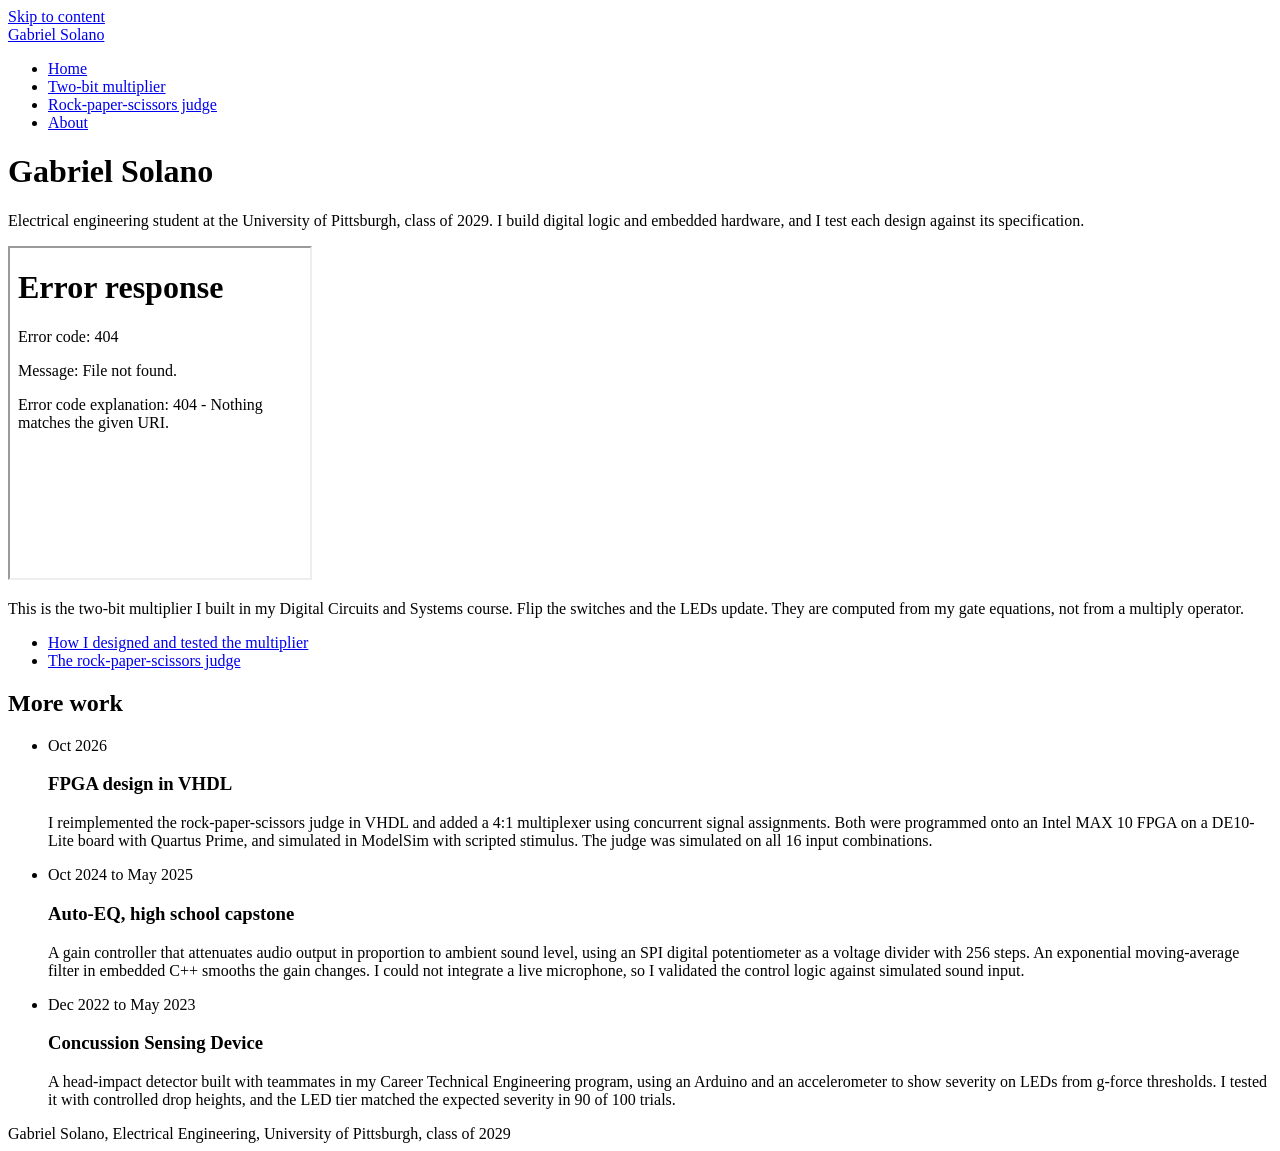
==== index.html @ a1b80782 "Add files via upload" ====
<!DOCTYPE html>
<html lang="en">
<head>
<meta charset="utf-8">
<meta name="viewport" content="width=device-width, initial-scale=1">
<title>Gabriel Solano | Electrical engineering portfolio</title>
<meta name="description" content="Digital logic and embedded hardware projects by Gabriel Solano, electrical engineering student at the University of Pittsburgh.">
<link rel="stylesheet" href="css/style.css">
</head>
<body>
<a class="skip" href="#main">Skip to content</a>
<header class="site"><div class="wrap">
<a class="brand" href="index.html">Gabriel Solano</a>
<nav aria-label="Main"><ul><li><a href="index.html" aria-current="page">Home</a></li><li><a href="multiplier.html">Two-bit multiplier</a></li><li><a href="rps-judge.html">Rock-paper-scissors judge</a></li><li><a href="about.html">About</a></li></ul></nav>
</div></header>
<main id="main"><div class="wrap">
<h1>Gabriel Solano</h1>
<p class="lede">Electrical engineering student at the University of Pittsburgh, class of 2029. I build digital logic and embedded hardware, and I test each design against its specification.</p>
<div class="demo"><iframe src="embeds/multiplier-demo.html" title="Interactive two-bit multiplier" style="height:330px" scrolling="no" loading="lazy"></iframe></div>
<p class="demo-note">This is the two-bit multiplier I built in my Digital Circuits and Systems course. Flip the switches and the LEDs update. They are computed from my gate equations, not from a multiply operator.</p>
<ul class="links">
<li><a href="multiplier.html">How I designed and tested the multiplier</a></li>
<li><a href="rps-judge.html">The rock-paper-scissors judge</a></li>
</ul>
<h2>More work</h2>
<ul class="work">
<li><div class="when">Oct 2026</div><div><h3>FPGA design in VHDL</h3><p>I reimplemented the rock-paper-scissors judge in VHDL and added a 4:1 multiplexer using concurrent signal assignments. Both were programmed onto an Intel MAX 10 FPGA on a DE10-Lite board with Quartus Prime, and simulated in ModelSim with scripted stimulus. The judge was simulated on all 16 input combinations.</p></div></li>
<li><div class="when">Oct 2024 to May 2025</div><div><h3>Auto-EQ, high school capstone</h3><p>A gain controller that attenuates audio output in proportion to ambient sound level, using an SPI digital potentiometer as a voltage divider with 256 steps. An exponential moving-average filter in embedded C++ smooths the gain changes. I could not integrate a live microphone, so I validated the control logic against simulated sound input.</p></div></li>
<li><div class="when">Dec 2022 to May 2023</div><div><h3>Concussion Sensing Device</h3><p>A head-impact detector built with teammates in my Career Technical Engineering program, using an Arduino and an accelerometer to show severity on LEDs from g-force thresholds. I tested it with controlled drop heights, and the LED tier matched the expected severity in 90 of 100 trials.</p></div></li>
</ul>
</div></main>
<footer class="site"><div class="wrap">Gabriel Solano, Electrical Engineering, University of Pittsburgh, class of 2029</div></footer>
<script>
addEventListener("message",function(e){if(!e.data||typeof e.data.demoHeight!=="number")return;
document.querySelectorAll(".demo iframe").forEach(function(f){if(f.contentWindow===e.source)f.style.height=(e.data.demoHeight+4)+"px"})});
</script>
</body>
</html>
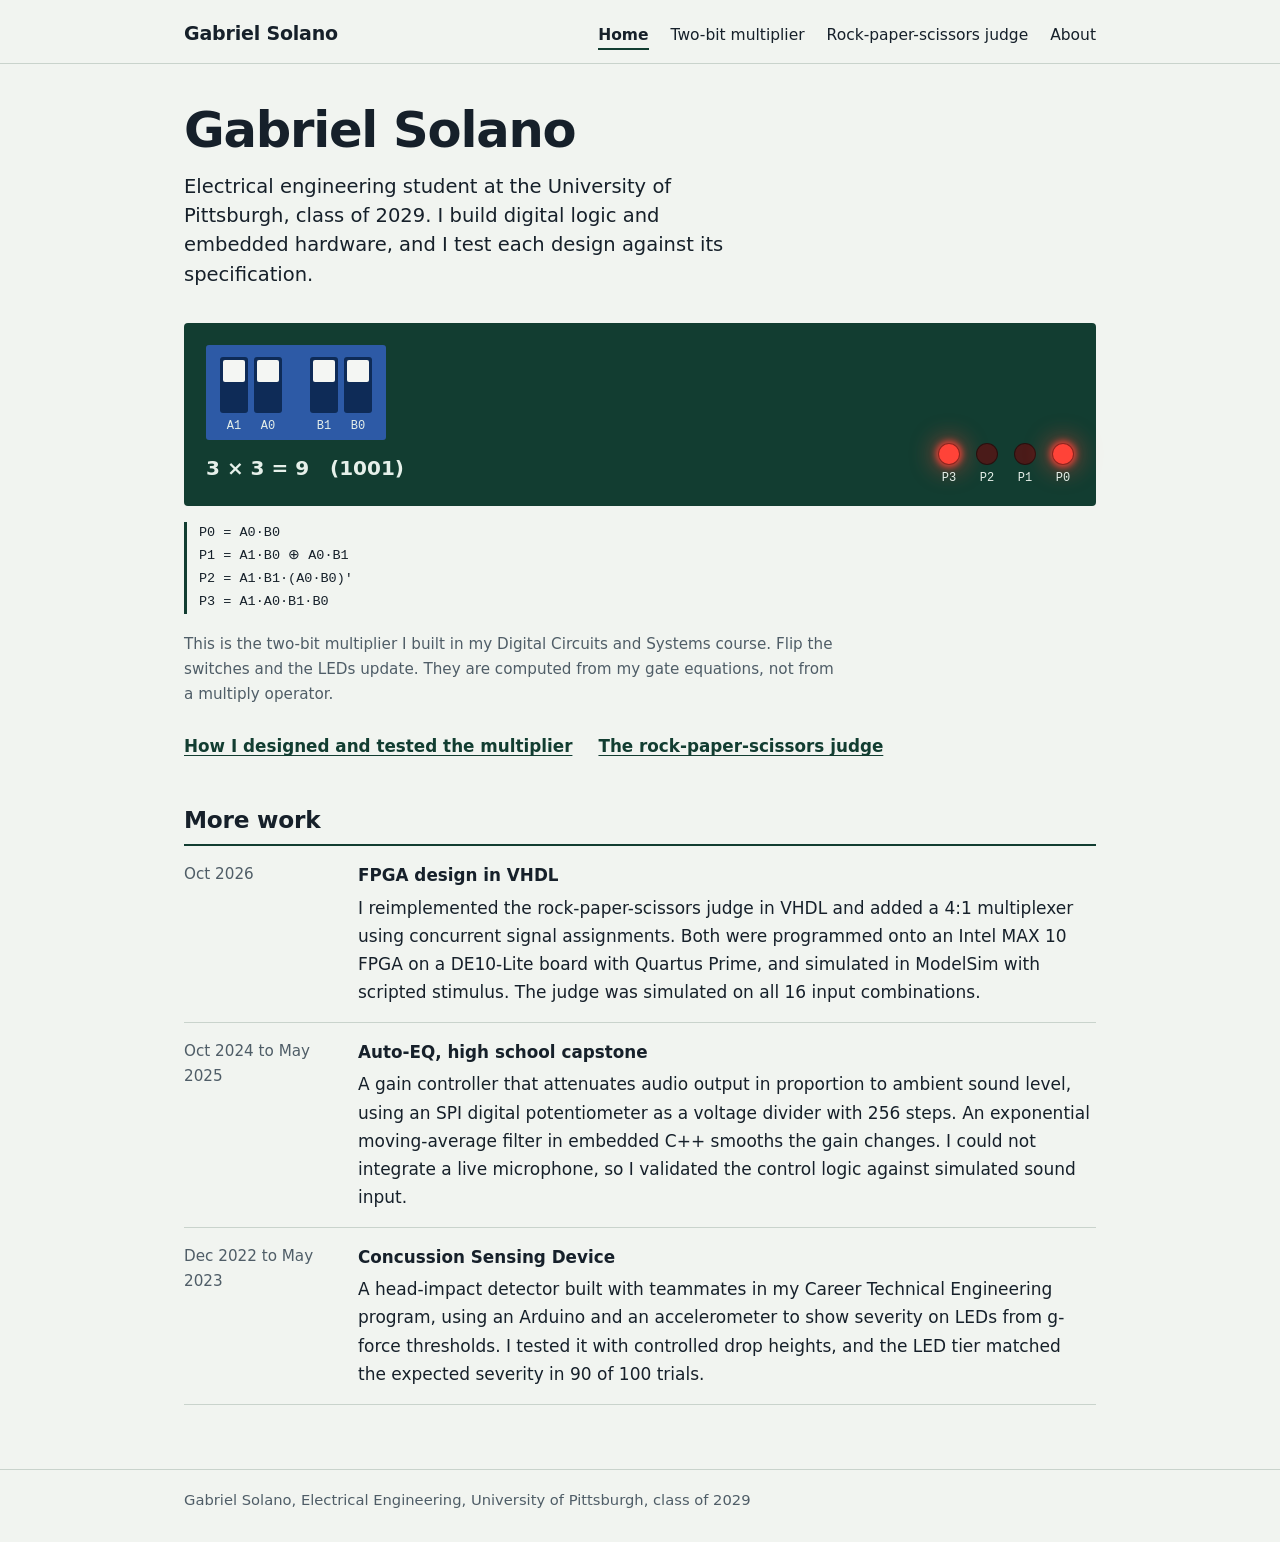
==== commit 1b657c6a: "Add files via upload" ====
--- a/index.html
+++ b/index.html
@@ -5,7 +5,7 @@
 <meta name="viewport" content="width=device-width, initial-scale=1">
 <title>Gabriel Solano | Electrical engineering portfolio</title>
 <meta name="description" content="Digital logic and embedded hardware projects by Gabriel Solano, electrical engineering student at the University of Pittsburgh.">
-<link rel="stylesheet" href="css/style.css">
+<link rel="stylesheet" href="style.css">
 </head>
 <body>
 <a class="skip" href="#main">Skip to content</a>
@@ -16,7 +16,7 @@
 <main id="main"><div class="wrap">
 <h1>Gabriel Solano</h1>
 <p class="lede">Electrical engineering student at the University of Pittsburgh, class of 2029. I build digital logic and embedded hardware, and I test each design against its specification.</p>
-<div class="demo"><iframe src="embeds/multiplier-demo.html" title="Interactive two-bit multiplier" style="height:330px" scrolling="no" loading="lazy"></iframe></div>
+<div class="demo"><iframe src="multiplier-demo.html" title="Interactive two-bit multiplier" style="height:330px" scrolling="no" loading="lazy"></iframe></div>
 <p class="demo-note">This is the two-bit multiplier I built in my Digital Circuits and Systems course. Flip the switches and the LEDs update. They are computed from my gate equations, not from a multiply operator.</p>
 <ul class="links">
 <li><a href="multiplier.html">How I designed and tested the multiplier</a></li>
--- a/style.css
+++ b/style.css
@@ -0,0 +1,65 @@
+:root{
+  --paper:#F1F4F0; --ink:#16202A; --muted:#4F5D67; --green:#123D31; --green-2:#2C6A58;
+  --rule:#C9D3CC; --led:#E5352B; --blue:#2D5AA6; --focus:#FFD95A;
+}
+*{box-sizing:border-box}
+html{-webkit-text-size-adjust:100%}
+body{margin:0;background:var(--paper);color:var(--ink);font:17px/1.65 "Segoe UI",system-ui,-apple-system,Roboto,Helvetica,Arial,sans-serif}
+a{color:var(--green);text-decoration-thickness:1px;text-underline-offset:3px}
+a:hover{color:var(--green-2)}
+a:focus-visible,button:focus-visible{outline:3px solid var(--focus);outline-offset:2px}
+.skip{position:absolute;left:-999px;top:8px;background:var(--green);color:#fff;padding:8px 12px;border-radius:3px;z-index:10}
+.skip:focus{left:8px}
+
+.wrap{max-width:960px;margin:0 auto;padding:0 24px}
+header.site{border-bottom:1px solid var(--rule)}
+header.site .wrap{display:flex;flex-wrap:wrap;align-items:baseline;justify-content:space-between;gap:8px 28px;padding-top:18px;padding-bottom:14px}
+.brand{font-weight:700;font-size:19px;letter-spacing:-.01em;color:var(--ink);text-decoration:none}
+nav ul{list-style:none;margin:0;padding:0;display:flex;flex-wrap:wrap;gap:4px 22px}
+nav a{color:var(--ink);text-decoration:none;font-size:15.5px;padding:4px 0;border-bottom:2px solid transparent}
+nav a:hover{border-bottom-color:var(--rule)}
+nav a[aria-current="page"]{border-bottom-color:var(--green);font-weight:600}
+
+main{padding:40px 0 64px}
+h1{font-size:clamp(2rem,5vw,3.1rem);line-height:1.08;letter-spacing:-.025em;margin:0 0 14px;font-weight:700}
+h2{font-size:1.45rem;line-height:1.25;letter-spacing:-.01em;margin:44px 0 10px}
+h3{font-size:1.05rem;margin:0 0 4px}
+p{margin:0 0 14px;max-width:68ch}
+.lede{font-size:1.22rem;line-height:1.5;color:var(--ink);max-width:46ch;margin-bottom:26px}
+.sub{color:var(--muted);margin:0 0 18px;font-size:1rem}
+
+/* demo sits on the same paper colour as its iframe so the board reads as part of the page */
+.demo{margin:8px 0 6px}
+.demo iframe{display:block;width:calc(100% + 16px);margin:0 -8px;border:0;min-height:260px;background:var(--paper)}
+.demo-note{font-size:.95rem;color:var(--muted);max-width:68ch}
+
+/* key facts: a ruled table, not cards */
+dl.facts{margin:22px 0 8px;border-top:2px solid var(--green)}
+dl.facts div{display:grid;grid-template-columns:130px 1fr;gap:16px;padding:9px 0;border-bottom:1px solid var(--rule)}
+dl.facts dt{font-weight:600;color:var(--green)}
+dl.facts dd{margin:0}
+
+pre.eq{margin:14px 0 18px;padding:12px 16px;border-left:3px solid var(--green);background:#E6ECE7;font:15px/1.8 Consolas,Menlo,"Courier New",monospace;overflow-x:auto}
+
+figure{margin:22px 0}
+figure img{display:block;max-width:100%;height:auto;border:1px solid var(--rule);background:#fff}
+figcaption{font-size:.93rem;color:var(--muted);margin-top:8px;max-width:60ch}
+.figs{display:grid;grid-template-columns:repeat(auto-fit,minmax(290px,1fr));gap:8px 28px;align-items:start}
+.figs figure{margin:12px 0}
+.narrow{max-width:420px}
+.pair{display:grid;grid-template-columns:minmax(0,1fr) minmax(0,1fr);gap:8px 32px;align-items:start}
+@media (max-width:720px){.pair{grid-template-columns:1fr}}
+
+/* other work: ruled list */
+.work{list-style:none;margin:6px 0 0;padding:0;border-top:2px solid var(--green)}
+.work li{padding:16px 0;border-bottom:1px solid var(--rule);display:grid;grid-template-columns:150px 1fr;gap:4px 24px}
+.work .when{color:var(--muted);font-size:.95rem}
+.work p{margin:0}
+@media (max-width:640px){.work li,dl.facts div{grid-template-columns:1fr;gap:2px}}
+
+.links{display:flex;flex-wrap:wrap;gap:6px 26px;margin:26px 0 0;padding:0;list-style:none;font-size:1.05rem}
+.links a{font-weight:600}
+
+footer.site{border-top:1px solid var(--rule);color:var(--muted);font-size:.92rem}
+footer.site .wrap{padding-top:18px;padding-bottom:30px}
+@media (prefers-reduced-motion:reduce){*{transition:none!important;scroll-behavior:auto!important}}
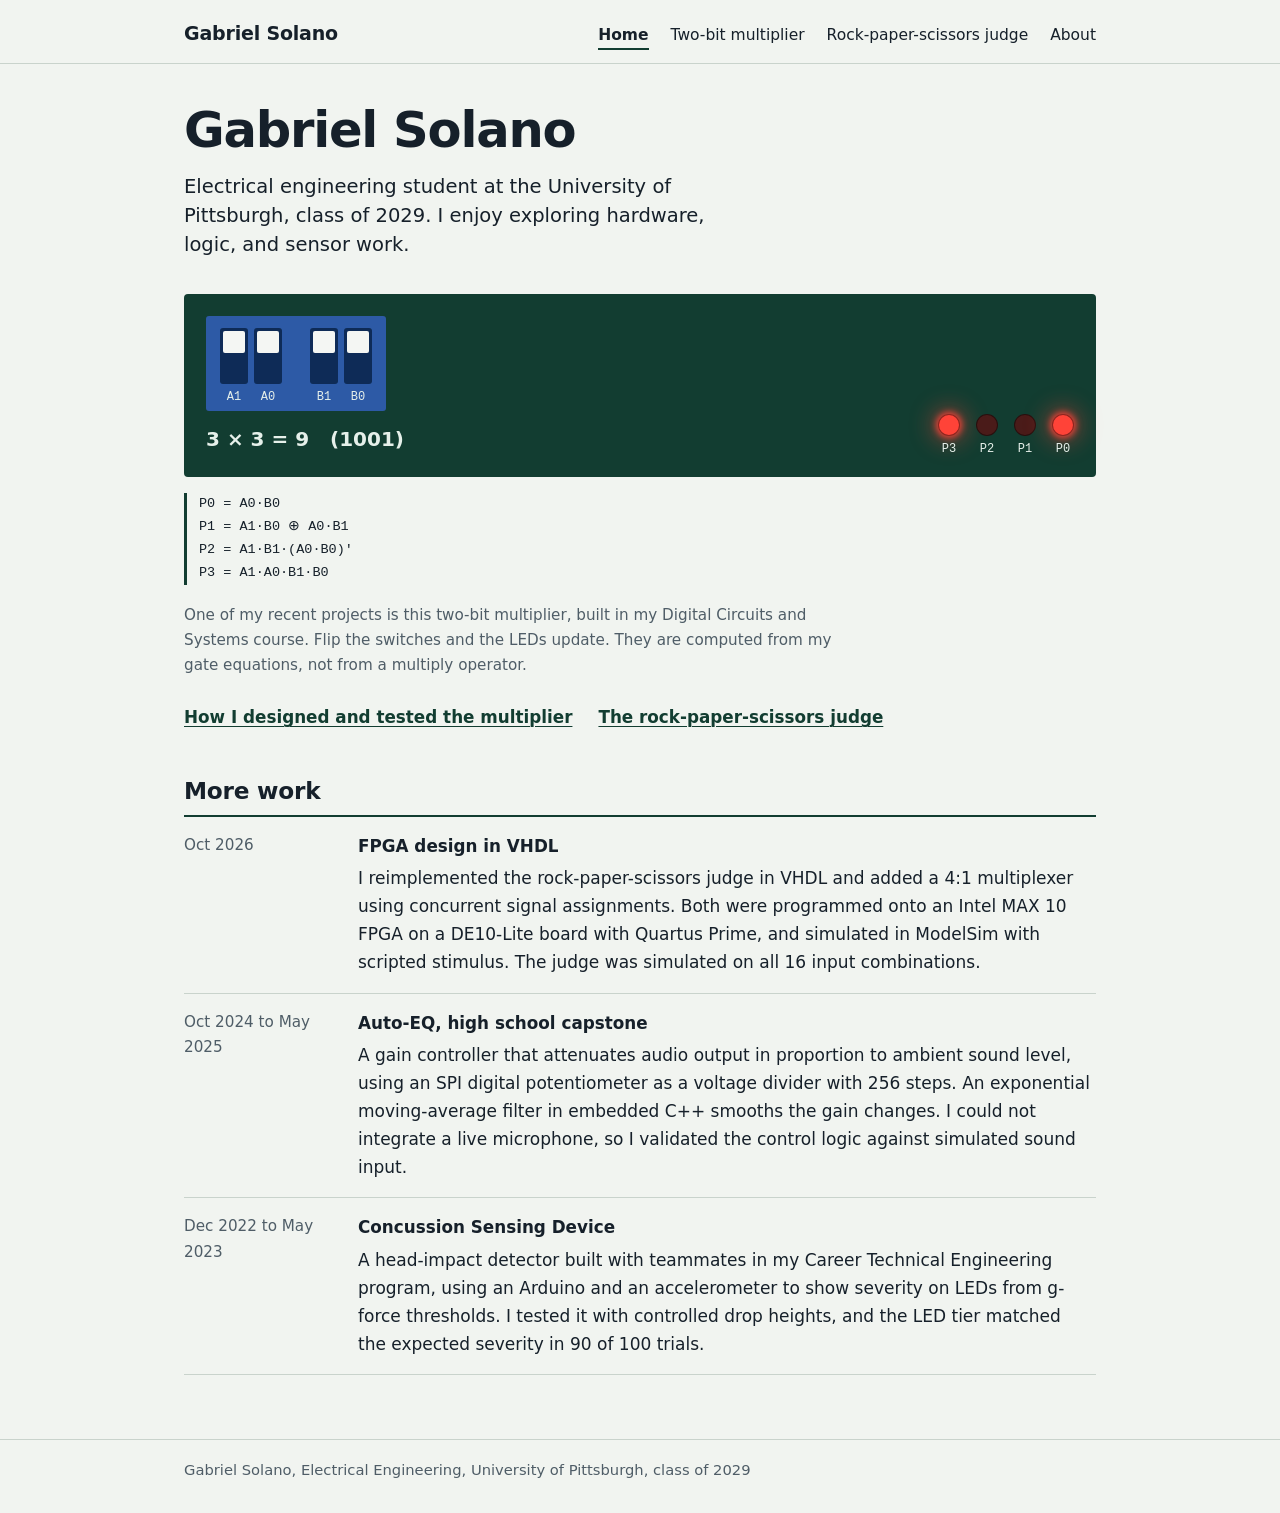
==== commit a3c391cb: "Add files via upload" ====
--- a/index.html
+++ b/index.html
@@ -3,8 +3,8 @@
 <head>
 <meta charset="utf-8">
 <meta name="viewport" content="width=device-width, initial-scale=1">
-<title>Gabriel Solano | Electrical engineering portfolio</title>
-<meta name="description" content="Digital logic and embedded hardware projects by Gabriel Solano, electrical engineering student at the University of Pittsburgh.">
+<title>Gabriel Solano | Portfolio</title>
+<meta name="description" content="Projects by Gabriel Solano, electrical engineering student at the University of Pittsburgh.">
 <link rel="stylesheet" href="style.css">
 </head>
 <body>
@@ -15,9 +15,9 @@
 </div></header>
 <main id="main"><div class="wrap">
 <h1>Gabriel Solano</h1>
-<p class="lede">Electrical engineering student at the University of Pittsburgh, class of 2029. I build digital logic and embedded hardware, and I test each design against its specification.</p>
+<p class="lede">Electrical engineering student at the University of Pittsburgh, class of 2029. I enjoy exploring hardware, logic, and sensor work.</p>
 <div class="demo"><iframe src="multiplier-demo.html" title="Interactive two-bit multiplier" style="height:330px" scrolling="no" loading="lazy"></iframe></div>
-<p class="demo-note">This is the two-bit multiplier I built in my Digital Circuits and Systems course. Flip the switches and the LEDs update. They are computed from my gate equations, not from a multiply operator.</p>
+<p class="demo-note">One of my recent projects is this two-bit multiplier, built in my Digital Circuits and Systems course. Flip the switches and the LEDs update. They are computed from my gate equations, not from a multiply operator.</p>
 <ul class="links">
 <li><a href="multiplier.html">How I designed and tested the multiplier</a></li>
 <li><a href="rps-judge.html">The rock-paper-scissors judge</a></li>
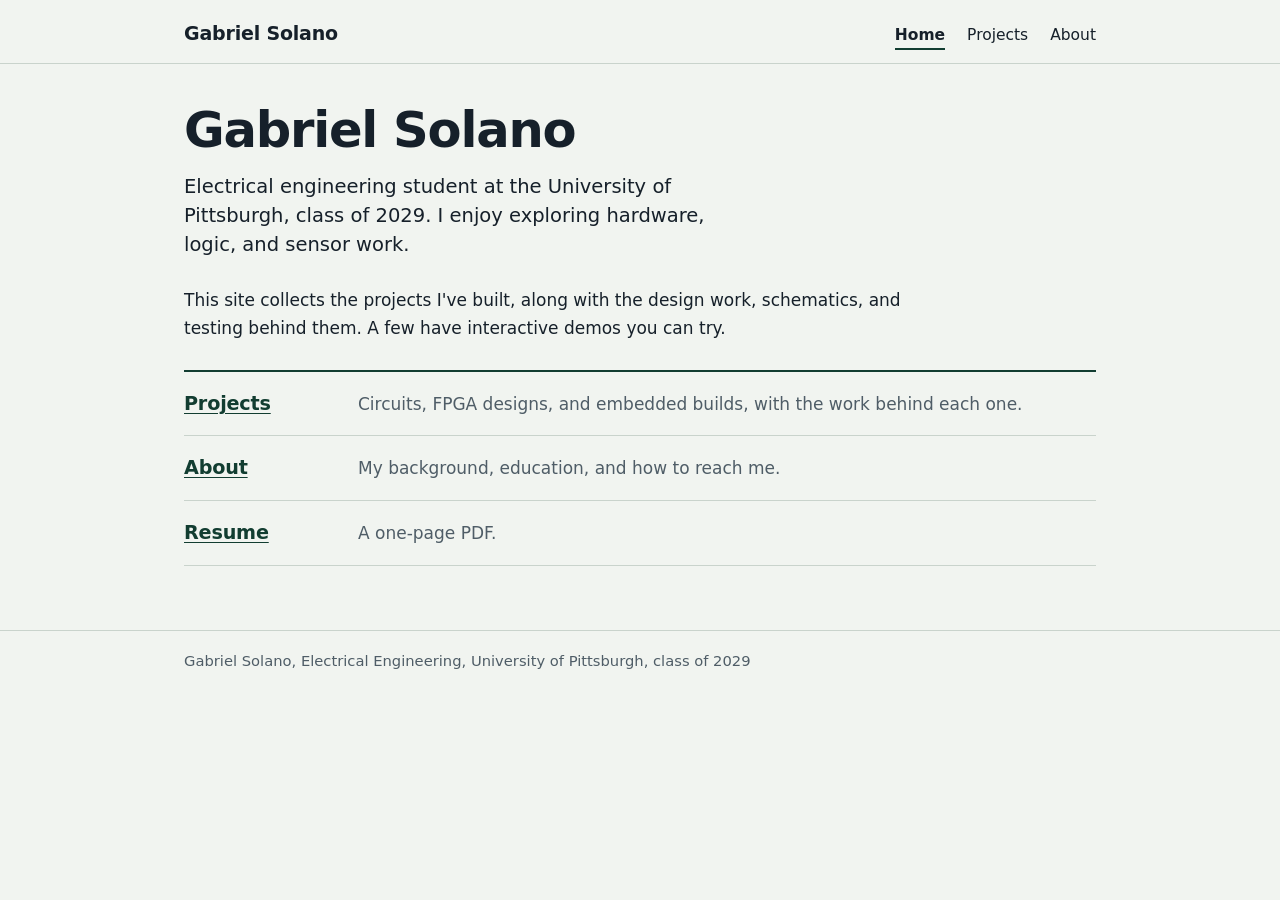
==== commit 5956c954: "Add files via upload" ====
--- a/index.html
+++ b/index.html
@@ -11,28 +11,19 @@
 <a class="skip" href="#main">Skip to content</a>
 <header class="site"><div class="wrap">
 <a class="brand" href="index.html">Gabriel Solano</a>
-<nav aria-label="Main"><ul><li><a href="index.html" aria-current="page">Home</a></li><li><a href="multiplier.html">Two-bit multiplier</a></li><li><a href="rps-judge.html">Rock-paper-scissors judge</a></li><li><a href="about.html">About</a></li></ul></nav>
+<nav aria-label="Main"><ul><li><a href="index.html" aria-current="page">Home</a></li><li><a href="projects.html">Projects</a></li><li><a href="about.html">About</a></li></ul></nav>
 </div></header>
 <main id="main"><div class="wrap">
 <h1>Gabriel Solano</h1>
 <p class="lede">Electrical engineering student at the University of Pittsburgh, class of 2029. I enjoy exploring hardware, logic, and sensor work.</p>
-<div class="demo"><iframe src="multiplier-demo.html" title="Interactive two-bit multiplier" style="height:330px" scrolling="no" loading="lazy"></iframe></div>
-<p class="demo-note">One of my recent projects is this two-bit multiplier, built in my Digital Circuits and Systems course. Flip the switches and the LEDs update. They are computed from my gate equations, not from a multiply operator.</p>
-<ul class="links">
-<li><a href="multiplier.html">How I designed and tested the multiplier</a></li>
-<li><a href="rps-judge.html">The rock-paper-scissors judge</a></li>
-</ul>
-<h2>More work</h2>
-<ul class="work">
-<li><div class="when">Oct 2026</div><div><h3>FPGA design in VHDL</h3><p>I reimplemented the rock-paper-scissors judge in VHDL and added a 4:1 multiplexer using concurrent signal assignments. Both were programmed onto an Intel MAX 10 FPGA on a DE10-Lite board with Quartus Prime, and simulated in ModelSim with scripted stimulus. The judge was simulated on all 16 input combinations.</p></div></li>
-<li><div class="when">Oct 2024 to May 2025</div><div><h3>Auto-EQ, high school capstone</h3><p>A gain controller that attenuates audio output in proportion to ambient sound level, using an SPI digital potentiometer as a voltage divider with 256 steps. An exponential moving-average filter in embedded C++ smooths the gain changes. I could not integrate a live microphone, so I validated the control logic against simulated sound input.</p></div></li>
-<li><div class="when">Dec 2022 to May 2023</div><div><h3>Concussion Sensing Device</h3><p>A head-impact detector built with teammates in my Career Technical Engineering program, using an Arduino and an accelerometer to show severity on LEDs from g-force thresholds. I tested it with controlled drop heights, and the LED tier matched the expected severity in 90 of 100 trials.</p></div></li>
+<p>This site collects the projects I've built, along with the design work, schematics, and testing behind them. A few have interactive demos you can try.</p>
+<ul class="quick">
+<li><a href="projects.html">Projects</a><span>Circuits, FPGA designs, and embedded builds, with the work behind each one.</span></li>
+<li><a href="about.html">About</a><span>My background, education, and how to reach me.</span></li>
+<li><a href="Gabriel_Solano_Resume.pdf">Resume</a><span>A one-page PDF.</span></li>
 </ul>
 </div></main>
 <footer class="site"><div class="wrap">Gabriel Solano, Electrical Engineering, University of Pittsburgh, class of 2029</div></footer>
-<script>
-addEventListener("message",function(e){if(!e.data||typeof e.data.demoHeight!=="number")return;
-document.querySelectorAll(".demo iframe").forEach(function(f){if(f.contentWindow===e.source)f.style.height=(e.data.demoHeight+4)+"px"})});
-</script>
+
 </body>
 </html>
--- a/style.css
+++ b/style.css
@@ -27,15 +27,14 @@
 p{margin:0 0 14px;max-width:68ch}
 .lede{font-size:1.22rem;line-height:1.5;color:var(--ink);max-width:46ch;margin-bottom:26px}
 .sub{color:var(--muted);margin:0 0 18px;font-size:1rem}
+.crumb{font-size:.95rem;color:var(--muted);margin:0 0 12px}
 
-/* demo sits on the same paper colour as its iframe so the board reads as part of the page */
 .demo{margin:8px 0 6px}
 .demo iframe{display:block;width:calc(100% + 16px);margin:0 -8px;border:0;min-height:260px;background:var(--paper)}
 .demo-note{font-size:.95rem;color:var(--muted);max-width:68ch}
 
-/* key facts: a ruled table, not cards */
 dl.facts{margin:22px 0 8px;border-top:2px solid var(--green)}
-dl.facts div{display:grid;grid-template-columns:130px 1fr;gap:16px;padding:9px 0;border-bottom:1px solid var(--rule)}
+dl.facts div{display:grid;grid-template-columns:150px 1fr;gap:16px;padding:9px 0;border-bottom:1px solid var(--rule)}
 dl.facts dt{font-weight:600;color:var(--green)}
 dl.facts dd{margin:0}
 
@@ -47,19 +46,31 @@
 .figs{display:grid;grid-template-columns:repeat(auto-fit,minmax(290px,1fr));gap:8px 28px;align-items:start}
 .figs figure{margin:12px 0}
 .narrow{max-width:420px}
-.pair{display:grid;grid-template-columns:minmax(0,1fr) minmax(0,1fr);gap:8px 32px;align-items:start}
-@media (max-width:720px){.pair{grid-template-columns:1fr}}
 
-/* other work: ruled list */
 .work{list-style:none;margin:6px 0 0;padding:0;border-top:2px solid var(--green)}
 .work li{padding:16px 0;border-bottom:1px solid var(--rule);display:grid;grid-template-columns:150px 1fr;gap:4px 24px}
 .work .when{color:var(--muted);font-size:.95rem}
-.work p{margin:0}
+.work p{margin:0 0 6px}
+.work .more{font-weight:600}
 @media (max-width:640px){.work li,dl.facts div{grid-template-columns:1fr;gap:2px}}
 
 .links{display:flex;flex-wrap:wrap;gap:6px 26px;margin:26px 0 0;padding:0;list-style:none;font-size:1.05rem}
 .links a{font-weight:600}
 
+/* home: quick links */
+.quick{list-style:none;margin:28px 0 0;padding:0;border-top:2px solid var(--green)}
+.quick li{padding:16px 0;border-bottom:1px solid var(--rule);display:grid;grid-template-columns:150px 1fr;gap:4px 24px;align-items:baseline}
+.quick a{font-size:1.2rem;font-weight:700;letter-spacing:-.01em}
+.quick span{color:var(--muted)}
+@media (max-width:640px){.quick li{grid-template-columns:1fr;gap:2px}}
+
+/* about: portrait beside text */
+.about-grid{display:grid;grid-template-columns:260px minmax(0,1fr);gap:20px 40px;align-items:start}
+.portrait{margin:6px 0 0}
+.portrait img{width:100%;aspect-ratio:4/5;object-fit:cover;object-position:50% 18%;border:1px solid var(--rule)}
+@media (max-width:760px){.about-grid{grid-template-columns:1fr}.portrait{max-width:260px}}
+.about-text h2:first-child{margin-top:0}
+
 footer.site{border-top:1px solid var(--rule);color:var(--muted);font-size:.92rem}
 footer.site .wrap{padding-top:18px;padding-bottom:30px}
 @media (prefers-reduced-motion:reduce){*{transition:none!important;scroll-behavior:auto!important}}
